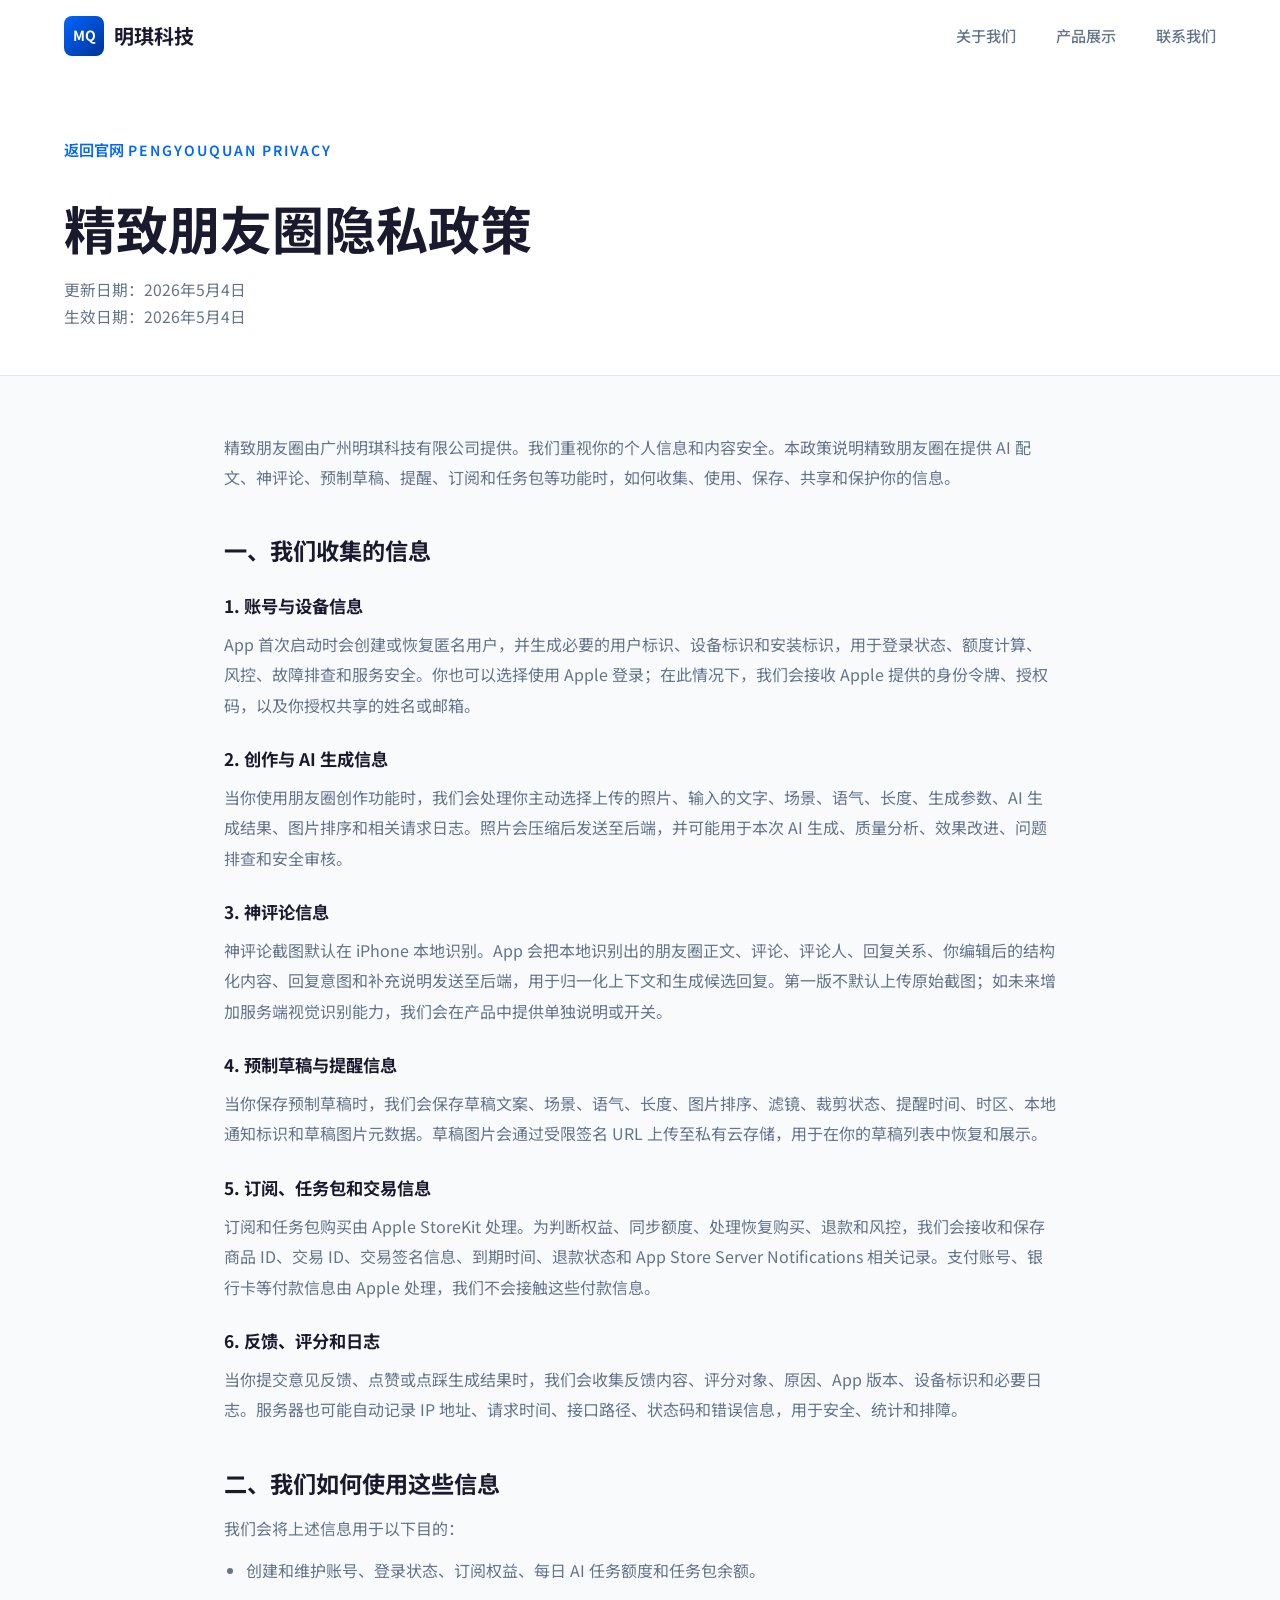
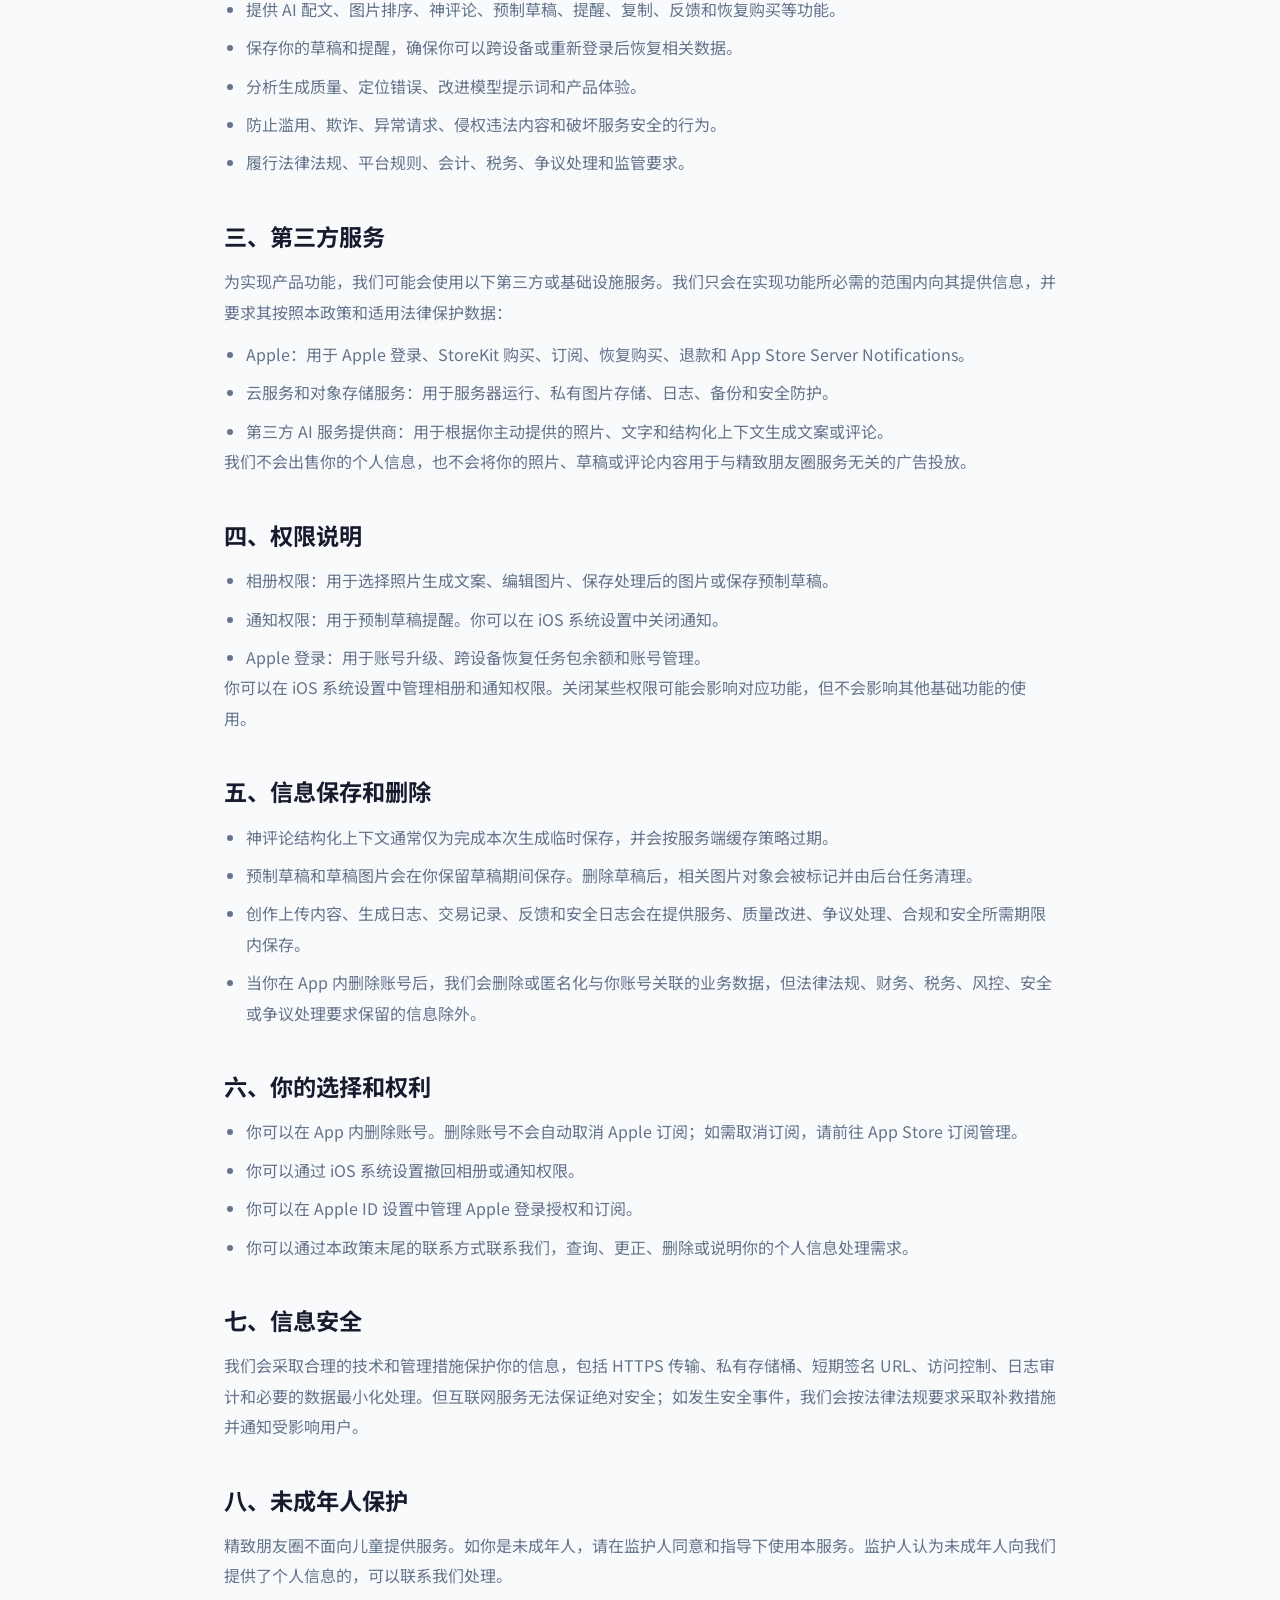
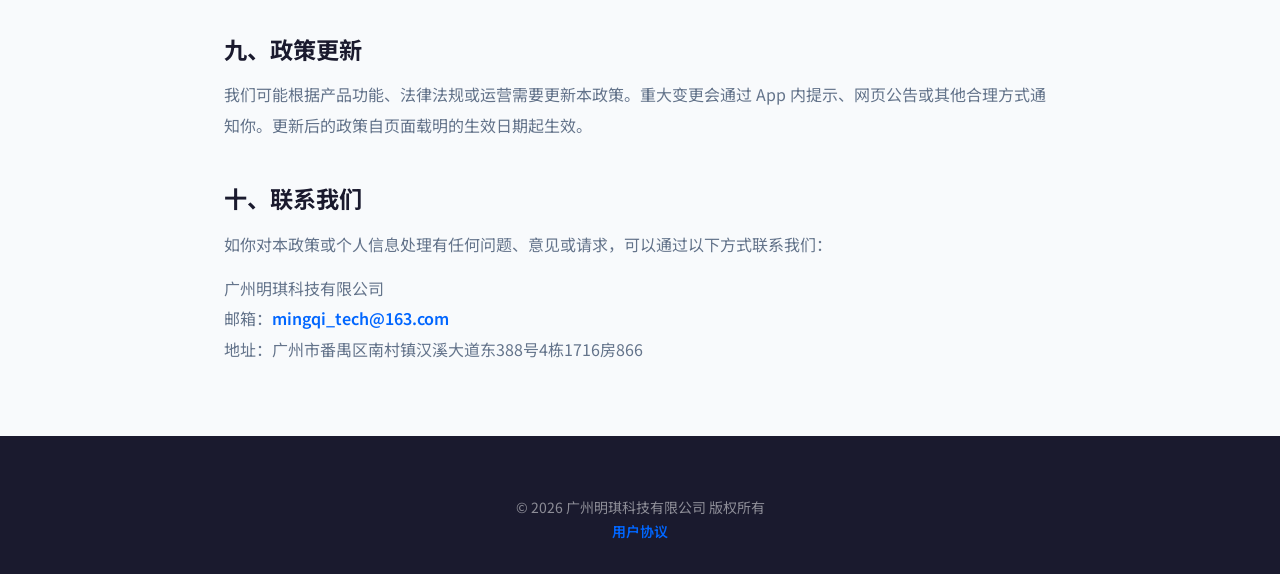
==== pengyouquan/privacy/index.html @ 8fc4a01a "生成朋友圈的饮食政策和用户协议页面" ====
<!DOCTYPE html>
<html lang="zh-CN">
<head>
    <meta charset="UTF-8">
    <meta name="viewport" content="width=device-width, initial-scale=1.0">
    <meta name="description" content="精致朋友圈隐私政策">
    <meta name="keywords" content="精致朋友圈,隐私政策,明琪科技">
    <title>精致朋友圈隐私政策 | 广州明琪科技有限公司</title>
    <link rel="stylesheet" href="../../css/style.css">
    <link rel="preconnect" href="https://fonts.googleapis.com">
    <link rel="preconnect" href="https://fonts.gstatic.com" crossorigin>
    <link href="https://fonts.googleapis.com/css2?family=Noto+Sans+SC:wght@300;400;500;700&display=swap" rel="stylesheet">
</head>
<body class="legal-page">
    <header class="header" id="header">
        <nav class="nav container">
            <a href="../../" class="nav-logo">
                <span class="logo-icon">MQ</span>
                <span class="logo-text">明琪科技</span>
            </a>
            <ul class="nav-menu" id="nav-menu">
                <li class="nav-item"><a href="../../#about" class="nav-link">关于我们</a></li>
                <li class="nav-item"><a href="../../#products" class="nav-link">产品展示</a></li>
                <li class="nav-item"><a href="../../#contact" class="nav-link">联系我们</a></li>
            </ul>
            <button class="nav-toggle" id="nav-toggle" aria-label="打开菜单">
                <span class="hamburger"></span>
            </button>
        </nav>
    </header>

    <main class="legal-main">
        <section class="legal-hero">
            <div class="container legal-hero-inner">
                <a href="../../" class="legal-back">返回官网</a>
                <p class="section-tag">Pengyouquan Privacy</p>
                <h1>精致朋友圈隐私政策</h1>
                <p>更新日期：2026年5月4日</p>
                <p>生效日期：2026年5月4日</p>
            </div>
        </section>

        <section class="legal-document container">
            <p>
                精致朋友圈由广州明琪科技有限公司提供。我们重视你的个人信息和内容安全。本政策说明精致朋友圈在提供 AI 配文、神评论、预制草稿、提醒、订阅和任务包等功能时，如何收集、使用、保存、共享和保护你的信息。
            </p>

            <h2>一、我们收集的信息</h2>
            <h3>1. 账号与设备信息</h3>
            <p>
                App 首次启动时会创建或恢复匿名用户，并生成必要的用户标识、设备标识和安装标识，用于登录状态、额度计算、风控、故障排查和服务安全。你也可以选择使用 Apple 登录；在此情况下，我们会接收 Apple 提供的身份令牌、授权码，以及你授权共享的姓名或邮箱。
            </p>

            <h3>2. 创作与 AI 生成信息</h3>
            <p>
                当你使用朋友圈创作功能时，我们会处理你主动选择上传的照片、输入的文字、场景、语气、长度、生成参数、AI 生成结果、图片排序和相关请求日志。照片会压缩后发送至后端，并可能用于本次 AI 生成、质量分析、效果改进、问题排查和安全审核。
            </p>

            <h3>3. 神评论信息</h3>
            <p>
                神评论截图默认在 iPhone 本地识别。App 会把本地识别出的朋友圈正文、评论、评论人、回复关系、你编辑后的结构化内容、回复意图和补充说明发送至后端，用于归一化上下文和生成候选回复。第一版不默认上传原始截图；如未来增加服务端视觉识别能力，我们会在产品中提供单独说明或开关。
            </p>

            <h3>4. 预制草稿与提醒信息</h3>
            <p>
                当你保存预制草稿时，我们会保存草稿文案、场景、语气、长度、图片排序、滤镜、裁剪状态、提醒时间、时区、本地通知标识和草稿图片元数据。草稿图片会通过受限签名 URL 上传至私有云存储，用于在你的草稿列表中恢复和展示。
            </p>

            <h3>5. 订阅、任务包和交易信息</h3>
            <p>
                订阅和任务包购买由 Apple StoreKit 处理。为判断权益、同步额度、处理恢复购买、退款和风控，我们会接收和保存商品 ID、交易 ID、交易签名信息、到期时间、退款状态和 App Store Server Notifications 相关记录。支付账号、银行卡等付款信息由 Apple 处理，我们不会接触这些付款信息。
            </p>

            <h3>6. 反馈、评分和日志</h3>
            <p>
                当你提交意见反馈、点赞或点踩生成结果时，我们会收集反馈内容、评分对象、原因、App 版本、设备标识和必要日志。服务器也可能自动记录 IP 地址、请求时间、接口路径、状态码和错误信息，用于安全、统计和排障。
            </p>

            <h2>二、我们如何使用这些信息</h2>
            <p>我们会将上述信息用于以下目的：</p>
            <ul>
                <li>创建和维护账号、登录状态、订阅权益、每日 AI 任务额度和任务包余额。</li>
                <li>提供 AI 配文、图片排序、神评论、预制草稿、提醒、复制、反馈和恢复购买等功能。</li>
                <li>保存你的草稿和提醒，确保你可以跨设备或重新登录后恢复相关数据。</li>
                <li>分析生成质量、定位错误、改进模型提示词和产品体验。</li>
                <li>防止滥用、欺诈、异常请求、侵权违法内容和破坏服务安全的行为。</li>
                <li>履行法律法规、平台规则、会计、税务、争议处理和监管要求。</li>
            </ul>

            <h2>三、第三方服务</h2>
            <p>
                为实现产品功能，我们可能会使用以下第三方或基础设施服务。我们只会在实现功能所必需的范围内向其提供信息，并要求其按照本政策和适用法律保护数据：
            </p>
            <ul>
                <li>Apple：用于 Apple 登录、StoreKit 购买、订阅、恢复购买、退款和 App Store Server Notifications。</li>
                <li>云服务和对象存储服务：用于服务器运行、私有图片存储、日志、备份和安全防护。</li>
                <li>第三方 AI 服务提供商：用于根据你主动提供的照片、文字和结构化上下文生成文案或评论。</li>
            </ul>
            <p>
                我们不会出售你的个人信息，也不会将你的照片、草稿或评论内容用于与精致朋友圈服务无关的广告投放。
            </p>

            <h2>四、权限说明</h2>
            <ul>
                <li>相册权限：用于选择照片生成文案、编辑图片、保存处理后的图片或保存预制草稿。</li>
                <li>通知权限：用于预制草稿提醒。你可以在 iOS 系统设置中关闭通知。</li>
                <li>Apple 登录：用于账号升级、跨设备恢复任务包余额和账号管理。</li>
            </ul>
            <p>
                你可以在 iOS 系统设置中管理相册和通知权限。关闭某些权限可能会影响对应功能，但不会影响其他基础功能的使用。
            </p>

            <h2>五、信息保存和删除</h2>
            <ul>
                <li>神评论结构化上下文通常仅为完成本次生成临时保存，并会按服务端缓存策略过期。</li>
                <li>预制草稿和草稿图片会在你保留草稿期间保存。删除草稿后，相关图片对象会被标记并由后台任务清理。</li>
                <li>创作上传内容、生成日志、交易记录、反馈和安全日志会在提供服务、质量改进、争议处理、合规和安全所需期限内保存。</li>
                <li>当你在 App 内删除账号后，我们会删除或匿名化与你账号关联的业务数据，但法律法规、财务、税务、风控、安全或争议处理要求保留的信息除外。</li>
            </ul>

            <h2>六、你的选择和权利</h2>
            <ul>
                <li>你可以在 App 内删除账号。删除账号不会自动取消 Apple 订阅；如需取消订阅，请前往 App Store 订阅管理。</li>
                <li>你可以通过 iOS 系统设置撤回相册或通知权限。</li>
                <li>你可以在 Apple ID 设置中管理 Apple 登录授权和订阅。</li>
                <li>你可以通过本政策末尾的联系方式联系我们，查询、更正、删除或说明你的个人信息处理需求。</li>
            </ul>

            <h2>七、信息安全</h2>
            <p>
                我们会采取合理的技术和管理措施保护你的信息，包括 HTTPS 传输、私有存储桶、短期签名 URL、访问控制、日志审计和必要的数据最小化处理。但互联网服务无法保证绝对安全；如发生安全事件，我们会按法律法规要求采取补救措施并通知受影响用户。
            </p>

            <h2>八、未成年人保护</h2>
            <p>
                精致朋友圈不面向儿童提供服务。如你是未成年人，请在监护人同意和指导下使用本服务。监护人认为未成年人向我们提供了个人信息的，可以联系我们处理。
            </p>

            <h2>九、政策更新</h2>
            <p>
                我们可能根据产品功能、法律法规或运营需要更新本政策。重大变更会通过 App 内提示、网页公告或其他合理方式通知你。更新后的政策自页面载明的生效日期起生效。
            </p>

            <h2>十、联系我们</h2>
            <p>
                如你对本政策或个人信息处理有任何问题、意见或请求，可以通过以下方式联系我们：
            </p>
            <p>
                广州明琪科技有限公司<br>
                邮箱：<a href="mailto:mingqi_tech@163.com">mingqi_tech@163.com</a><br>
                地址：广州市番禺区南村镇汉溪大道东388号4栋1716房866
            </p>
        </section>
    </main>

    <footer class="footer">
        <div class="container">
            <div class="footer-bottom legal-footer-bottom">
                <p>&copy; 2026 广州明琪科技有限公司 版权所有</p>
                <p><a href="../terms/">用户协议</a></p>
            </div>
        </div>
    </footer>

    <script src="../../js/main.js"></script>
</body>
</html>
---- css/style.css ----
/* ============================================
   广州明琪科技有限公司官网样式
   ============================================ */

/* CSS 变量 */
:root {
    /* 主色调 */
    --primary: #0066FF;
    --primary-dark: #003399;
    --primary-light: #E6F0FF;
    --accent: #00D4AA;
    
    /* 背景色 */
    --bg-white: #FFFFFF;
    --bg-light: #F8FAFC;
    --bg-alt: #F1F5F9;
    
    /* 文字色 */
    --text-primary: #1A1A2E;
    --text-secondary: #64748B;
    --text-light: #94A3B8;
    
    /* 其他 */
    --border-color: #E2E8F0;
    --shadow-sm: 0 1px 3px rgba(0, 0, 0, 0.08);
    --shadow-md: 0 4px 20px rgba(0, 0, 0, 0.1);
    --shadow-lg: 0 10px 40px rgba(0, 0, 0, 0.12);
    --radius-sm: 8px;
    --radius-md: 12px;
    --radius-lg: 20px;
    
    /* 字体 */
    --font-family: 'Noto Sans SC', -apple-system, BlinkMacSystemFont, 'Segoe UI', Roboto, sans-serif;
    
    /* 过渡 */
    --transition-fast: 0.2s ease;
    --transition-normal: 0.3s ease;
    --transition-slow: 0.5s ease;
    
    /* 间距 */
    --section-padding: 100px 0;
    --container-padding: 0 24px;
}

/* Reset & Base */
*,
*::before,
*::after {
    margin: 0;
    padding: 0;
    box-sizing: border-box;
}

html {
    scroll-behavior: smooth;
    font-size: 16px;
}

body {
    font-family: var(--font-family);
    font-size: 1rem;
    line-height: 1.7;
    color: var(--text-primary);
    background-color: var(--bg-white);
    overflow-x: hidden;
}

a {
    text-decoration: none;
    color: inherit;
    transition: color var(--transition-fast);
}

ul {
    list-style: none;
}

img {
    max-width: 100%;
    height: auto;
    display: block;
}

button {
    cursor: pointer;
    border: none;
    background: none;
    font-family: inherit;
}

/* Container */
.container {
    width: 100%;
    max-width: 1200px;
    margin: 0 auto;
    padding: var(--container-padding);
}

/* ============================================
   导航栏
   ============================================ */
.header {
    position: fixed;
    top: 0;
    left: 0;
    right: 0;
    z-index: 1000;
    background: rgba(255, 255, 255, 0.95);
    backdrop-filter: blur(10px);
    transition: box-shadow var(--transition-normal);
}

.header.scrolled {
    box-shadow: var(--shadow-md);
}

.nav {
    display: flex;
    justify-content: space-between;
    align-items: center;
    height: 72px;
}

.nav-logo {
    display: flex;
    align-items: center;
    gap: 10px;
}

.logo-icon {
    display: flex;
    align-items: center;
    justify-content: center;
    width: 40px;
    height: 40px;
    background: linear-gradient(135deg, var(--primary) 0%, var(--primary-dark) 100%);
    color: white;
    font-weight: 700;
    font-size: 14px;
    border-radius: var(--radius-sm);
}

.logo-text {
    font-size: 1.25rem;
    font-weight: 700;
    color: var(--text-primary);
}

.nav-menu {
    display: flex;
    gap: 40px;
}

.nav-link {
    font-size: 0.95rem;
    font-weight: 500;
    color: var(--text-secondary);
    position: relative;
    padding: 8px 0;
}

.nav-link::after {
    content: '';
    position: absolute;
    bottom: 0;
    left: 0;
    width: 0;
    height: 2px;
    background: var(--primary);
    transition: width var(--transition-normal);
}

.nav-link:hover,
.nav-link.active {
    color: var(--primary);
}

.nav-link:hover::after,
.nav-link.active::after {
    width: 100%;
}

/* 汉堡菜单 */
.nav-toggle {
    display: none;
    width: 32px;
    height: 32px;
    align-items: center;
    justify-content: center;
}

.hamburger {
    position: relative;
    width: 24px;
    height: 2px;
    background: var(--text-primary);
    transition: background var(--transition-fast);
}

.hamburger::before,
.hamburger::after {
    content: '';
    position: absolute;
    left: 0;
    width: 24px;
    height: 2px;
    background: var(--text-primary);
    transition: transform var(--transition-normal);
}

.hamburger::before {
    top: -8px;
}

.hamburger::after {
    bottom: -8px;
}

.nav-toggle.active .hamburger {
    background: transparent;
}

.nav-toggle.active .hamburger::before {
    transform: translateY(8px) rotate(45deg);
}

.nav-toggle.active .hamburger::after {
    transform: translateY(-8px) rotate(-45deg);
}

/* ============================================
   首屏区域
   ============================================ */
.hero {
    position: relative;
    min-height: 100vh;
    display: flex;
    align-items: center;
    justify-content: center;
    overflow: hidden;
    background: linear-gradient(180deg, var(--bg-white) 0%, var(--primary-light) 100%);
}

.hero-bg {
    position: absolute;
    inset: 0;
    overflow: hidden;
    pointer-events: none;
}

.hero-shapes {
    position: absolute;
    inset: 0;
}

.shape {
    position: absolute;
    border-radius: 50%;
    opacity: 0.5;
    animation: float 20s infinite ease-in-out;
}

.shape-1 {
    width: 400px;
    height: 400px;
    background: radial-gradient(circle, rgba(0, 102, 255, 0.15) 0%, transparent 70%);
    top: -100px;
    right: -100px;
    animation-delay: 0s;
}

.shape-2 {
    width: 300px;
    height: 300px;
    background: radial-gradient(circle, rgba(0, 212, 170, 0.12) 0%, transparent 70%);
    bottom: 10%;
    left: -50px;
    animation-delay: -5s;
}

.shape-3 {
    width: 200px;
    height: 200px;
    background: radial-gradient(circle, rgba(0, 51, 153, 0.1) 0%, transparent 70%);
    top: 30%;
    left: 20%;
    animation-delay: -10s;
}

.shape-4 {
    width: 150px;
    height: 150px;
    background: radial-gradient(circle, rgba(0, 102, 255, 0.1) 0%, transparent 70%);
    bottom: 20%;
    right: 20%;
    animation-delay: -15s;
}

.shape-5 {
    width: 250px;
    height: 250px;
    background: radial-gradient(circle, rgba(0, 212, 170, 0.08) 0%, transparent 70%);
    top: 50%;
    right: 10%;
    animation-delay: -7s;
}

@keyframes float {
    0%, 100% {
        transform: translate(0, 0) scale(1);
    }
    25% {
        transform: translate(20px, -30px) scale(1.05);
    }
    50% {
        transform: translate(-10px, 20px) scale(0.95);
    }
    75% {
        transform: translate(-20px, -10px) scale(1.02);
    }
}

.hero-content {
    position: relative;
    z-index: 1;
    text-align: center;
    padding-top: 72px;
}

.hero-title {
    font-size: clamp(2rem, 5vw, 3.5rem);
    font-weight: 700;
    line-height: 1.3;
    margin-bottom: 24px;
    color: var(--text-primary);
}

.hero-title .highlight {
    color: var(--primary);
    position: relative;
}

.hero-subtitle {
    font-size: clamp(1rem, 2vw, 1.25rem);
    color: var(--text-secondary);
    max-width: 600px;
    margin: 0 auto 40px;
}

.hero-buttons {
    display: flex;
    gap: 16px;
    justify-content: center;
    flex-wrap: wrap;
}

/* 滚动指示器 */
.scroll-indicator {
    position: absolute;
    bottom: 40px;
    left: 50%;
    transform: translateX(-50%);
    display: flex;
    flex-direction: column;
    align-items: center;
    gap: 8px;
    animation: bounce 2s infinite;
}

.scroll-text {
    font-size: 0.75rem;
    color: var(--text-light);
    letter-spacing: 1px;
}

.scroll-arrow {
    width: 24px;
    height: 24px;
    border-right: 2px solid var(--text-light);
    border-bottom: 2px solid var(--text-light);
    transform: rotate(45deg);
}

@keyframes bounce {
    0%, 20%, 50%, 80%, 100% {
        transform: translateX(-50%) translateY(0);
    }
    40% {
        transform: translateX(-50%) translateY(-10px);
    }
    60% {
        transform: translateX(-50%) translateY(-5px);
    }
}

/* ============================================
   通用按钮
   ============================================ */
.btn {
    display: inline-flex;
    align-items: center;
    justify-content: center;
    padding: 14px 32px;
    font-size: 1rem;
    font-weight: 500;
    border-radius: var(--radius-md);
    transition: all var(--transition-normal);
}

.btn-primary {
    background: linear-gradient(135deg, var(--primary) 0%, var(--primary-dark) 100%);
    color: white;
    box-shadow: 0 4px 15px rgba(0, 102, 255, 0.3);
}

.btn-primary:hover {
    transform: translateY(-2px);
    box-shadow: 0 6px 25px rgba(0, 102, 255, 0.4);
}

.btn-secondary {
    background: var(--bg-white);
    color: var(--primary);
    border: 2px solid var(--primary);
}

.btn-secondary:hover {
    background: var(--primary-light);
}

.btn-block {
    width: 100%;
}

/* ============================================
   通用 Section
   ============================================ */
.section {
    padding: var(--section-padding);
}

.section-alt {
    background: var(--bg-light);
}

.section-header {
    text-align: center;
    margin-bottom: 60px;
}

.section-tag {
    display: inline-block;
    font-size: 0.875rem;
    font-weight: 600;
    color: var(--primary);
    text-transform: uppercase;
    letter-spacing: 2px;
    margin-bottom: 12px;
}

.section-title {
    font-size: clamp(1.75rem, 4vw, 2.5rem);
    font-weight: 700;
    color: var(--text-primary);
    margin-bottom: 16px;
}

.section-subtitle {
    font-size: 1.1rem;
    color: var(--text-secondary);
    max-width: 600px;
    margin: 0 auto;
}

/* ============================================
   关于我们
   ============================================ */
.about-content {
    display: grid;
    grid-template-columns: 1fr 1fr;
    gap: 60px;
    align-items: center;
}

.about-text p {
    color: var(--text-secondary);
    margin-bottom: 20px;
}

.about-lead {
    font-size: 1.1rem;
    color: var(--text-primary) !important;
}

.about-stats {
    display: grid;
    grid-template-columns: repeat(3, 1fr);
    gap: 24px;
}

.stat-item {
    text-align: center;
    padding: 30px 20px;
    background: var(--bg-white);
    border-radius: var(--radius-lg);
    box-shadow: var(--shadow-md);
    transition: transform var(--transition-normal);
}

.stat-item:hover {
    transform: translateY(-5px);
}

.stat-icon {
    display: flex;
    align-items: center;
    justify-content: center;
    width: 60px;
    height: 60px;
    margin: 0 auto 16px;
    background: var(--primary-light);
    border-radius: 50%;
    color: var(--primary);
}

.stat-icon svg {
    width: 28px;
    height: 28px;
}

.stat-number {
    display: block;
    font-size: 1.25rem;
    font-weight: 700;
    color: var(--text-primary);
    margin-bottom: 4px;
}

.stat-label {
    font-size: 0.875rem;
    color: var(--text-secondary);
}

/* ============================================
   服务特色
   ============================================ */
.services-grid {
    display: grid;
    grid-template-columns: repeat(3, 1fr);
    gap: 30px;
}

.service-card {
    padding: 40px 30px;
    background: var(--bg-white);
    border-radius: var(--radius-lg);
    box-shadow: var(--shadow-sm);
    text-align: center;
    transition: all var(--transition-normal);
    border: 1px solid transparent;
}

.service-card:hover {
    transform: translateY(-8px);
    box-shadow: var(--shadow-lg);
    border-color: var(--primary-light);
}

.service-icon {
    display: flex;
    align-items: center;
    justify-content: center;
    width: 80px;
    height: 80px;
    margin: 0 auto 24px;
    background: linear-gradient(135deg, var(--primary-light) 0%, rgba(0, 212, 170, 0.1) 100%);
    border-radius: 50%;
    color: var(--primary);
    transition: all var(--transition-normal);
}

.service-card:hover .service-icon {
    background: linear-gradient(135deg, var(--primary) 0%, var(--primary-dark) 100%);
    color: white;
    transform: scale(1.1);
}

.service-icon svg {
    width: 36px;
    height: 36px;
}

.service-title {
    font-size: 1.25rem;
    font-weight: 600;
    color: var(--text-primary);
    margin-bottom: 12px;
}

.service-desc {
    font-size: 0.95rem;
    color: var(--text-secondary);
    line-height: 1.7;
}

/* ============================================
   产品展示
   ============================================ */
.products-grid {
    display: grid;
    grid-template-columns: repeat(4, 1fr);
    gap: 24px;
}

.product-card {
    background: var(--bg-white);
    border-radius: var(--radius-lg);
    overflow: hidden;
    box-shadow: var(--shadow-sm);
    transition: all var(--transition-normal);
    border: 1px solid var(--border-color);
}

.product-card:hover {
    transform: translateY(-8px);
    box-shadow: var(--shadow-lg);
}

.product-image {
    position: relative;
    aspect-ratio: 4/3;
    background: linear-gradient(135deg, var(--primary-light) 0%, var(--bg-light) 100%);
    overflow: hidden;
}

.product-placeholder {
    position: absolute;
    inset: 0;
    display: flex;
    align-items: center;
    justify-content: center;
    color: var(--primary);
    transition: all var(--transition-normal);
}

.product-card:hover .product-placeholder {
    transform: scale(1.1);
}

.product-placeholder svg {
    width: 48px;
    height: 48px;
}

.product-info {
    padding: 24px;
}

.product-name {
    font-size: 1.1rem;
    font-weight: 600;
    color: var(--text-primary);
    margin-bottom: 8px;
}

.product-desc {
    font-size: 0.875rem;
    color: var(--text-secondary);
    margin-bottom: 16px;
    line-height: 1.6;
}

.product-tag {
    display: inline-block;
    padding: 4px 12px;
    font-size: 0.75rem;
    font-weight: 500;
    color: var(--primary);
    background: var(--primary-light);
    border-radius: 20px;
}

/* ============================================
   联系我们
   ============================================ */
.contact-content {
    display: grid;
    grid-template-columns: 1fr 1fr;
    gap: 60px;
    align-items: start;
}

.contact-info {
    display: flex;
    flex-direction: column;
    gap: 24px;
}

.contact-item {
    display: flex;
    gap: 20px;
    padding: 24px;
    background: var(--bg-white);
    border-radius: var(--radius-md);
    box-shadow: var(--shadow-sm);
    transition: all var(--transition-normal);
}

.contact-item:hover {
    box-shadow: var(--shadow-md);
}

.contact-icon {
    flex-shrink: 0;
    display: flex;
    align-items: center;
    justify-content: center;
    width: 50px;
    height: 50px;
    background: var(--primary-light);
    border-radius: var(--radius-sm);
    color: var(--primary);
}

.contact-icon svg {
    width: 24px;
    height: 24px;
}

.contact-text h4 {
    font-size: 1rem;
    font-weight: 600;
    color: var(--text-primary);
    margin-bottom: 4px;
}

.contact-text p {
    font-size: 0.95rem;
    color: var(--text-secondary);
}

/* 表单 */
.contact-form-wrapper {
    background: var(--bg-white);
    padding: 40px;
    border-radius: var(--radius-lg);
    box-shadow: var(--shadow-md);
}

.contact-form {
    display: flex;
    flex-direction: column;
    gap: 20px;
}

.form-group input,
.form-group textarea {
    width: 100%;
    padding: 14px 18px;
    font-size: 1rem;
    font-family: inherit;
    color: var(--text-primary);
    background: var(--bg-light);
    border: 2px solid transparent;
    border-radius: var(--radius-sm);
    transition: all var(--transition-fast);
    outline: none;
}

.form-group input::placeholder,
.form-group textarea::placeholder {
    color: var(--text-light);
}

.form-group input:focus,
.form-group textarea:focus {
    border-color: var(--primary);
    background: var(--bg-white);
}

.form-group textarea {
    resize: vertical;
    min-height: 120px;
}

/* ============================================
   页脚
   ============================================ */
.footer {
    background: var(--text-primary);
    color: white;
    padding: 60px 0 30px;
}

.footer-content {
    display: grid;
    grid-template-columns: 1fr 2fr;
    gap: 60px;
    padding-bottom: 40px;
    border-bottom: 1px solid rgba(255, 255, 255, 0.1);
}

.footer-logo {
    display: flex;
    align-items: center;
    gap: 10px;
    margin-bottom: 16px;
}

.footer-logo .logo-icon {
    background: linear-gradient(135deg, var(--primary) 0%, var(--accent) 100%);
}

.footer-logo .logo-text {
    color: white;
}

.footer-desc {
    color: rgba(255, 255, 255, 0.6);
    font-size: 0.95rem;
}

.footer-links {
    display: grid;
    grid-template-columns: repeat(3, 1fr);
    gap: 40px;
}

.footer-col h4 {
    font-size: 1rem;
    font-weight: 600;
    margin-bottom: 20px;
    color: white;
}

.footer-col ul {
    display: flex;
    flex-direction: column;
    gap: 12px;
}

.footer-col a,
.footer-col li {
    font-size: 0.9rem;
    color: rgba(255, 255, 255, 0.6);
    transition: color var(--transition-fast);
}

.footer-col a:hover {
    color: var(--accent);
}

.footer-bottom {
    padding-top: 30px;
    text-align: center;
}

.footer-bottom p {
    font-size: 0.875rem;
    color: rgba(255, 255, 255, 0.5);
}

.footer-bottom .icp {
    margin-top: 8px;
}

/* ============================================
   法律文档
   ============================================ */
.legal-page {
    background: var(--bg-light);
}

.legal-main {
    padding-top: 72px;
}

.legal-hero {
    background: var(--bg-white);
    border-bottom: 1px solid var(--border-color);
}

.legal-hero-inner {
    padding-top: 64px;
    padding-bottom: 44px;
}

.legal-back {
    display: inline-flex;
    align-items: center;
    color: var(--primary);
    font-size: 0.95rem;
    font-weight: 600;
    margin-bottom: 24px;
}

.legal-back:hover {
    color: var(--primary-dark);
}

.legal-hero h1 {
    font-size: clamp(2rem, 5vw, 3.25rem);
    line-height: 1.2;
    color: var(--text-primary);
    margin: 10px 0 18px;
}

.legal-hero p:not(.section-tag) {
    color: var(--text-secondary);
    font-size: 0.98rem;
}

.legal-document {
    max-width: 880px;
    padding-top: 56px;
    padding-bottom: 72px;
}

.legal-document h2 {
    color: var(--text-primary);
    font-size: 1.45rem;
    line-height: 1.4;
    margin: 42px 0 14px;
}

.legal-document h3 {
    color: var(--text-primary);
    font-size: 1.08rem;
    line-height: 1.5;
    margin: 26px 0 10px;
}

.legal-document p,
.legal-document li {
    color: var(--text-secondary);
    font-size: 1rem;
    line-height: 1.9;
}

.legal-document p + p {
    margin-top: 14px;
}

.legal-document ul {
    list-style: disc;
    padding-left: 1.4em;
    margin: 12px 0 0;
}

.legal-document li + li {
    margin-top: 8px;
}

.legal-document a,
.legal-footer-bottom a {
    color: var(--primary);
    font-weight: 600;
}

.legal-document a:hover,
.legal-footer-bottom a:hover {
    color: var(--accent);
}

.legal-footer-bottom {
    padding-top: 0;
}

/* ============================================
   动画类
   ============================================ */
.animate-fade-up {
    opacity: 0;
    transform: translateY(30px);
    animation: fadeUp 0.8s ease forwards;
}

.delay-1 {
    animation-delay: 0.2s;
}

.delay-2 {
    animation-delay: 0.4s;
}

@keyframes fadeUp {
    to {
        opacity: 1;
        transform: translateY(0);
    }
}

/* 滚动进入动画 */
.reveal {
    opacity: 0;
    transform: translateY(40px);
    transition: all 0.8s ease;
}

.reveal.active {
    opacity: 1;
    transform: translateY(0);
}

/* ============================================
   响应式设计
   ============================================ */

/* 平板端 */
@media (max-width: 1024px) {
    :root {
        --section-padding: 80px 0;
    }
    
    .products-grid {
        grid-template-columns: repeat(2, 1fr);
    }
    
    .about-content {
        gap: 40px;
    }
    
    .services-grid {
        gap: 20px;
    }
}

/* 移动端 */
@media (max-width: 768px) {
    :root {
        --section-padding: 60px 0;
        --container-padding: 0 16px;
    }
    
    /* 导航 */
    .nav-menu {
        position: fixed;
        top: 72px;
        left: 0;
        right: 0;
        background: var(--bg-white);
        flex-direction: column;
        align-items: center;
        gap: 0;
        padding: 20px 0;
        box-shadow: var(--shadow-md);
        transform: translateY(-150%);
        opacity: 0;
        transition: all var(--transition-normal);
    }
    
    .nav-menu.active {
        transform: translateY(0);
        opacity: 1;
    }
    
    .nav-item {
        width: 100%;
        text-align: center;
    }
    
    .nav-link {
        display: block;
        padding: 16px 24px;
    }
    
    .nav-link::after {
        display: none;
    }
    
    .nav-toggle {
        display: flex;
    }
    
    /* Hero */
    .hero {
        min-height: 100svh;
    }
    
    .hero-buttons {
        flex-direction: column;
        width: 100%;
        padding: 0 20px;
    }
    
    .btn {
        width: 100%;
    }
    
    .scroll-indicator {
        display: none;
    }
    
    /* About */
    .about-content {
        grid-template-columns: 1fr;
        gap: 40px;
    }
    
    .about-stats {
        grid-template-columns: repeat(3, 1fr);
        gap: 16px;
    }
    
    .stat-item {
        padding: 20px 12px;
    }
    
    .stat-icon {
        width: 48px;
        height: 48px;
    }
    
    .stat-icon svg {
        width: 22px;
        height: 22px;
    }
    
    .stat-number {
        font-size: 1rem;
    }
    
    .stat-label {
        font-size: 0.75rem;
    }
    
    /* Services */
    .services-grid {
        grid-template-columns: 1fr;
        gap: 20px;
    }
    
    .service-card {
        padding: 30px 24px;
    }
    
    /* Products */
    .products-grid {
        grid-template-columns: 1fr;
        gap: 20px;
    }
    
    /* Contact */
    .contact-content {
        grid-template-columns: 1fr;
        gap: 40px;
    }
    
    .contact-form-wrapper {
        padding: 30px 20px;
    }
    
    /* Footer */
    .footer-content {
        grid-template-columns: 1fr;
        gap: 40px;
    }
    
    .footer-links {
        grid-template-columns: 1fr;
        gap: 30px;
    }
}

/* 小屏幕优化 */
@media (max-width: 480px) {
    .about-stats {
        grid-template-columns: 1fr;
        gap: 16px;
    }
    
    .stat-item {
        display: flex;
        align-items: center;
        gap: 16px;
        text-align: left;
        padding: 20px;
    }
    
    .stat-icon {
        margin: 0;
    }
    
    .stat-content {
        display: flex;
        flex-direction: column;
    }
}
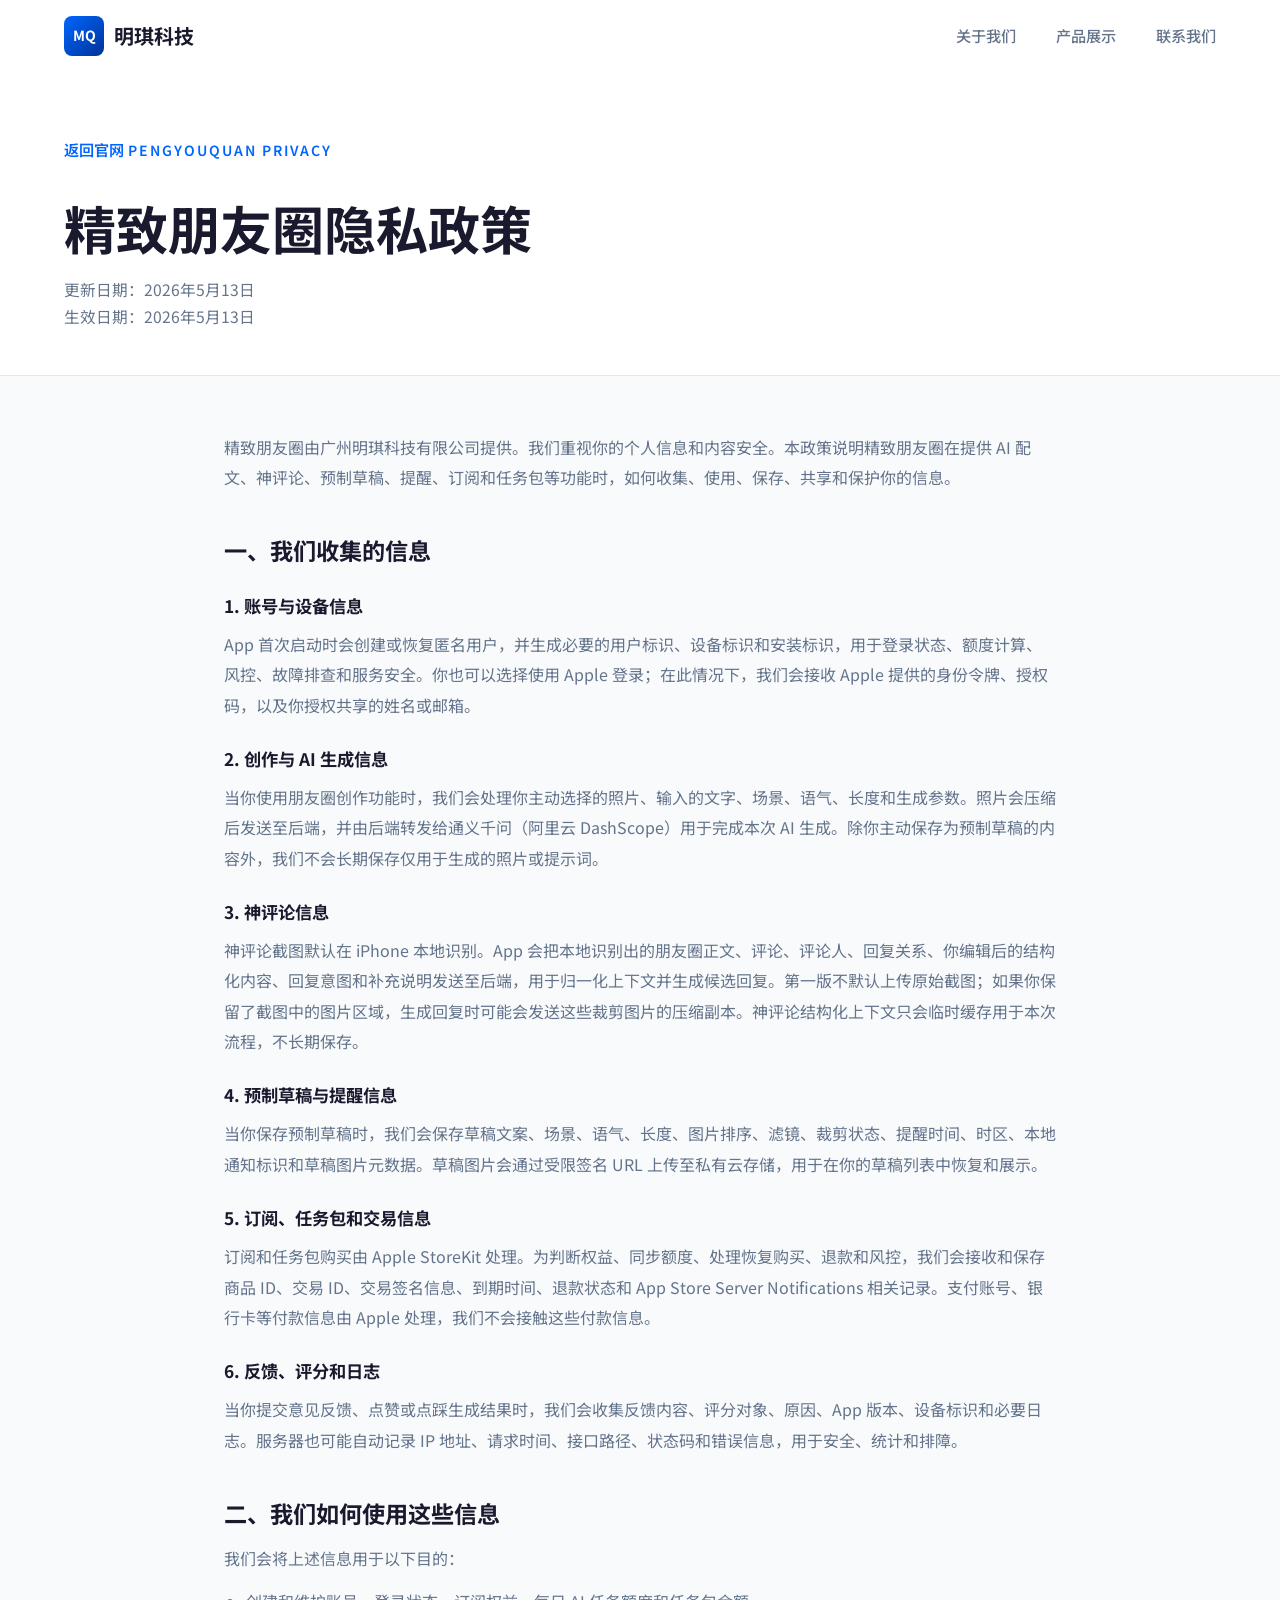
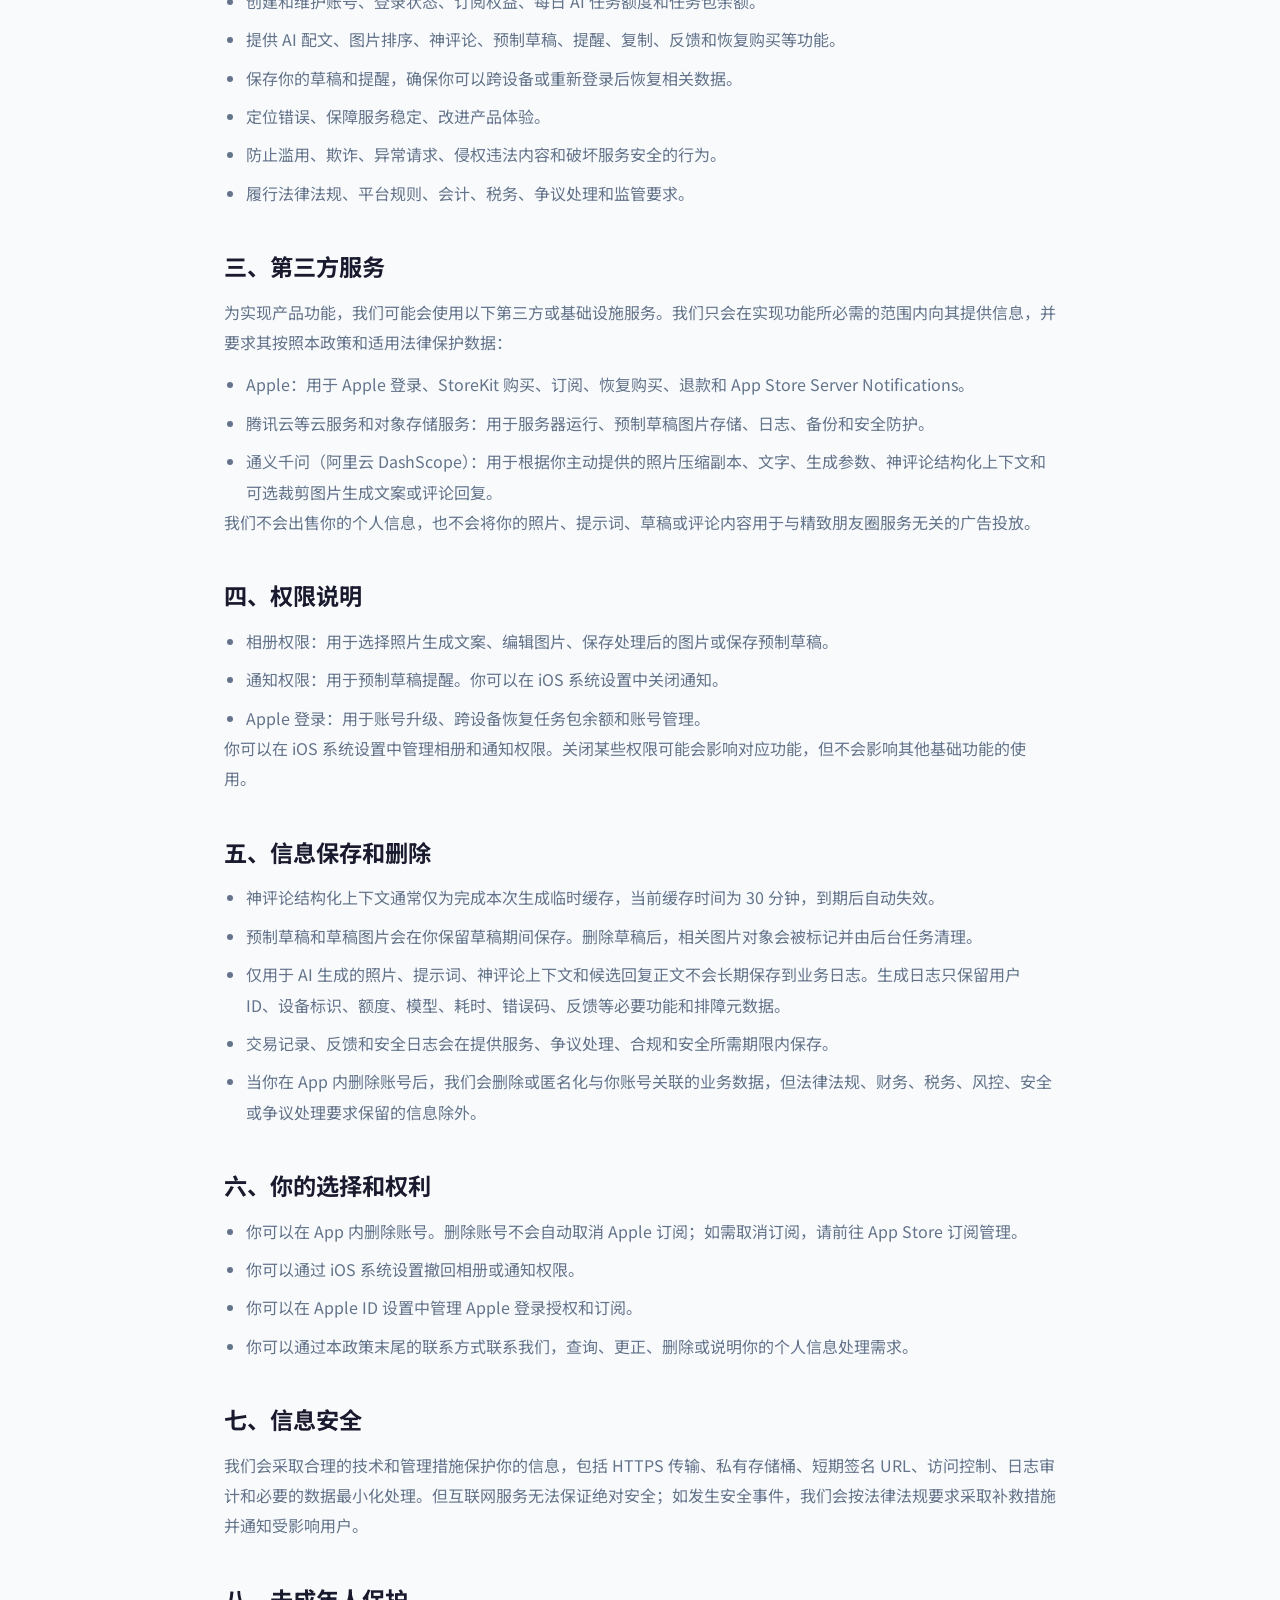
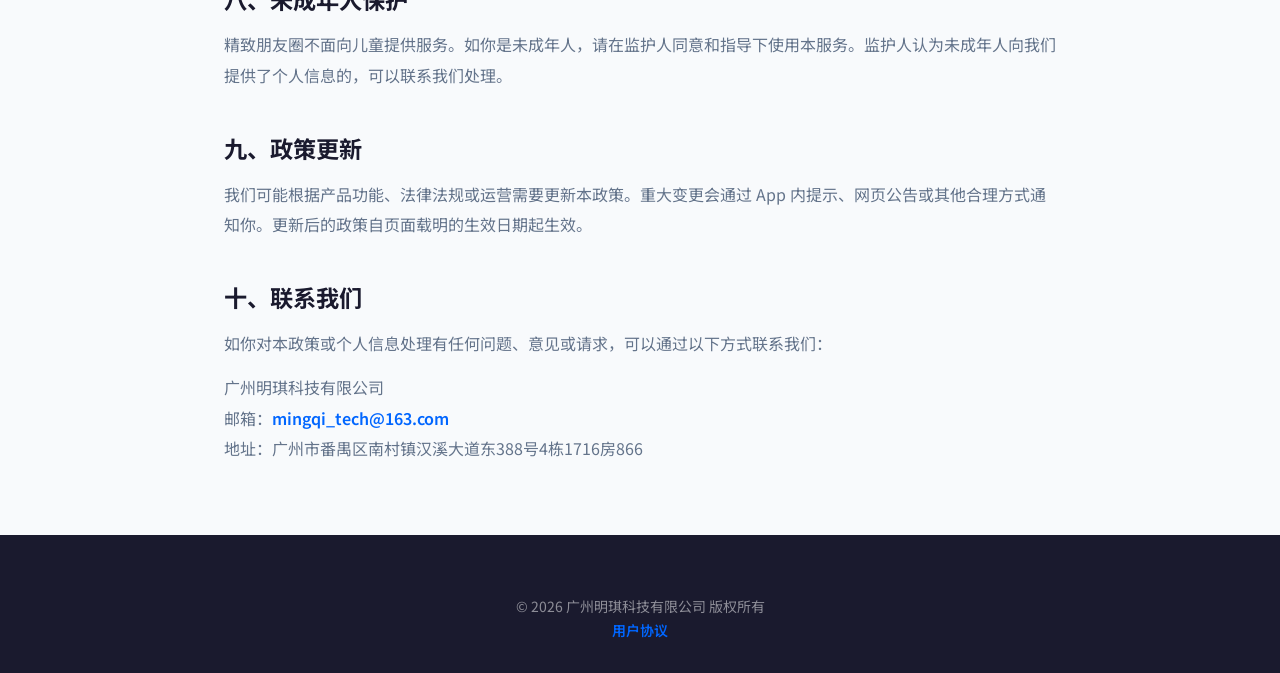
==== commit a08285ac: "Update pengyouquan legal AI disclosures" ====
--- a/pengyouquan/privacy/index.html
+++ b/pengyouquan/privacy/index.html
@@ -35,8 +35,8 @@
                 <a href="../../" class="legal-back">返回官网</a>
                 <p class="section-tag">Pengyouquan Privacy</p>
                 <h1>精致朋友圈隐私政策</h1>
-                <p>更新日期：2026年5月4日</p>
-                <p>生效日期：2026年5月4日</p>
+                <p>更新日期：2026年5月13日</p>
+                <p>生效日期：2026年5月13日</p>
             </div>
         </section>
 
@@ -53,12 +53,12 @@
 
             <h3>2. 创作与 AI 生成信息</h3>
             <p>
-                当你使用朋友圈创作功能时，我们会处理你主动选择上传的照片、输入的文字、场景、语气、长度、生成参数、AI 生成结果、图片排序和相关请求日志。照片会压缩后发送至后端，并可能用于本次 AI 生成、质量分析、效果改进、问题排查和安全审核。
+                当你使用朋友圈创作功能时，我们会处理你主动选择的照片、输入的文字、场景、语气、长度和生成参数。照片会压缩后发送至后端，并由后端转发给通义千问（阿里云 DashScope）用于完成本次 AI 生成。除你主动保存为预制草稿的内容外，我们不会长期保存仅用于生成的照片或提示词。
             </p>
 
             <h3>3. 神评论信息</h3>
             <p>
-                神评论截图默认在 iPhone 本地识别。App 会把本地识别出的朋友圈正文、评论、评论人、回复关系、你编辑后的结构化内容、回复意图和补充说明发送至后端，用于归一化上下文和生成候选回复。第一版不默认上传原始截图；如未来增加服务端视觉识别能力，我们会在产品中提供单独说明或开关。
+                神评论截图默认在 iPhone 本地识别。App 会把本地识别出的朋友圈正文、评论、评论人、回复关系、你编辑后的结构化内容、回复意图和补充说明发送至后端，用于归一化上下文并生成候选回复。第一版不默认上传原始截图；如果你保留了截图中的图片区域，生成回复时可能会发送这些裁剪图片的压缩副本。神评论结构化上下文只会临时缓存用于本次流程，不长期保存。
             </p>
 
             <h3>4. 预制草稿与提醒信息</h3>
@@ -82,7 +82,7 @@
                 <li>创建和维护账号、登录状态、订阅权益、每日 AI 任务额度和任务包余额。</li>
                 <li>提供 AI 配文、图片排序、神评论、预制草稿、提醒、复制、反馈和恢复购买等功能。</li>
                 <li>保存你的草稿和提醒，确保你可以跨设备或重新登录后恢复相关数据。</li>
-                <li>分析生成质量、定位错误、改进模型提示词和产品体验。</li>
+                <li>定位错误、保障服务稳定、改进产品体验。</li>
                 <li>防止滥用、欺诈、异常请求、侵权违法内容和破坏服务安全的行为。</li>
                 <li>履行法律法规、平台规则、会计、税务、争议处理和监管要求。</li>
             </ul>
@@ -93,11 +93,11 @@
             </p>
             <ul>
                 <li>Apple：用于 Apple 登录、StoreKit 购买、订阅、恢复购买、退款和 App Store Server Notifications。</li>
-                <li>云服务和对象存储服务：用于服务器运行、私有图片存储、日志、备份和安全防护。</li>
-                <li>第三方 AI 服务提供商：用于根据你主动提供的照片、文字和结构化上下文生成文案或评论。</li>
+                <li>腾讯云等云服务和对象存储服务：用于服务器运行、预制草稿图片存储、日志、备份和安全防护。</li>
+                <li>通义千问（阿里云 DashScope）：用于根据你主动提供的照片压缩副本、文字、生成参数、神评论结构化上下文和可选裁剪图片生成文案或评论回复。</li>
             </ul>
             <p>
-                我们不会出售你的个人信息，也不会将你的照片、草稿或评论内容用于与精致朋友圈服务无关的广告投放。
+                我们不会出售你的个人信息，也不会将你的照片、提示词、草稿或评论内容用于与精致朋友圈服务无关的广告投放。
             </p>
 
             <h2>四、权限说明</h2>
@@ -112,9 +112,10 @@
 
             <h2>五、信息保存和删除</h2>
             <ul>
-                <li>神评论结构化上下文通常仅为完成本次生成临时保存，并会按服务端缓存策略过期。</li>
+                <li>神评论结构化上下文通常仅为完成本次生成临时缓存，当前缓存时间为 30 分钟，到期后自动失效。</li>
                 <li>预制草稿和草稿图片会在你保留草稿期间保存。删除草稿后，相关图片对象会被标记并由后台任务清理。</li>
-                <li>创作上传内容、生成日志、交易记录、反馈和安全日志会在提供服务、质量改进、争议处理、合规和安全所需期限内保存。</li>
+                <li>仅用于 AI 生成的照片、提示词、神评论上下文和候选回复正文不会长期保存到业务日志。生成日志只保留用户 ID、设备标识、额度、模型、耗时、错误码、反馈等必要功能和排障元数据。</li>
+                <li>交易记录、反馈和安全日志会在提供服务、争议处理、合规和安全所需期限内保存。</li>
                 <li>当你在 App 内删除账号后，我们会删除或匿名化与你账号关联的业务数据，但法律法规、财务、税务、风控、安全或争议处理要求保留的信息除外。</li>
             </ul>
 
